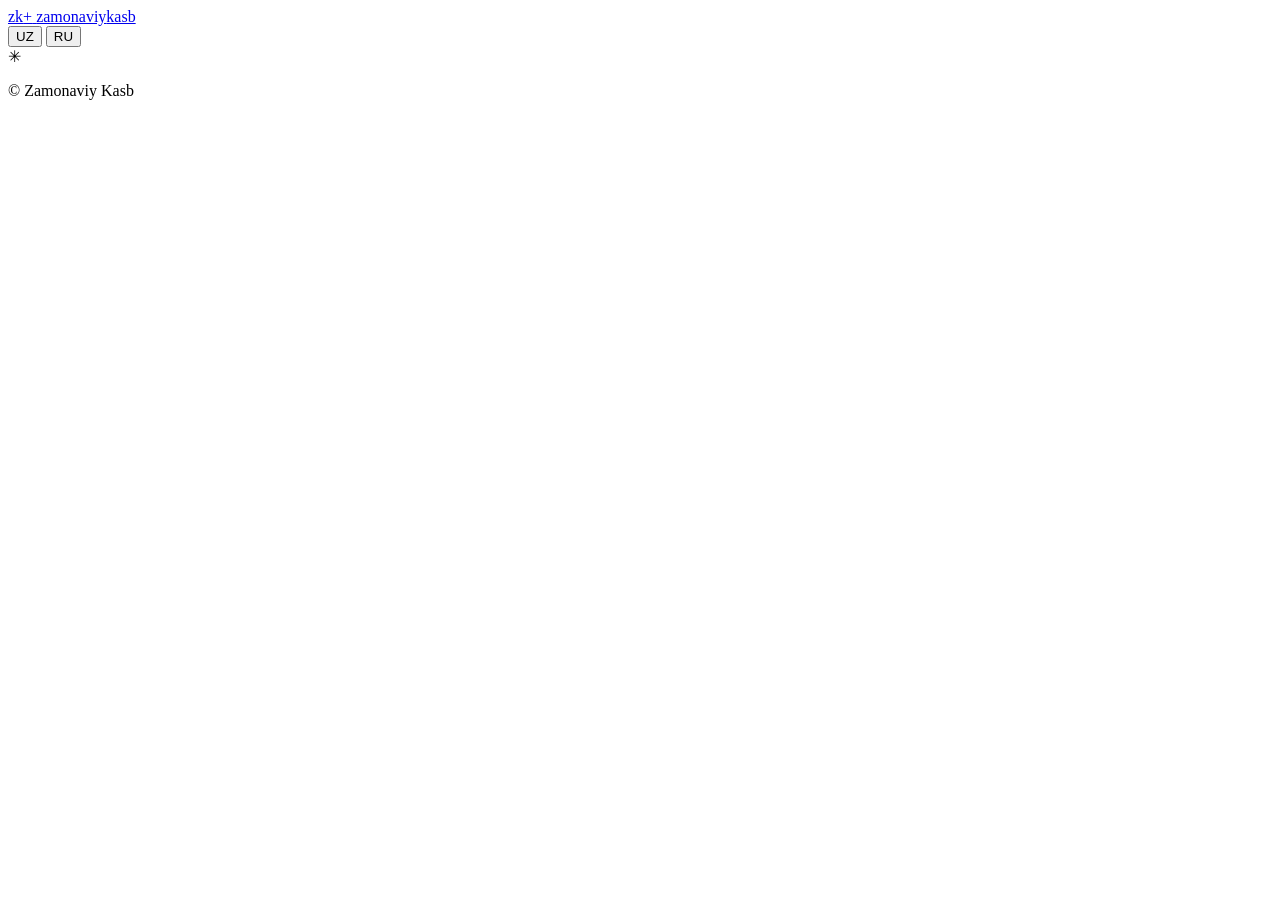
==== vakansiya/index.html @ 89c47e5c "Add bilingual candidate site" ====
<!doctype html>
<html lang="uz">
<head>
  <meta charset="utf-8">
  <meta name="viewport" content="width=device-width, initial-scale=1">
  <meta name="theme-color" content="#f5f5f0">
  <meta name="description" content="Zamonaviy Kasb — B2B vakil lavozimi bilan tanishing, qisqa darslarni ko‘ring va amaliy testdan o‘ting.">
  <title>Zamonaviy Kasb — vakansiya bilan tanishing</title>
  <link rel="preconnect" href="https://fonts.googleapis.com">
  <link rel="preconnect" href="https://fonts.gstatic.com" crossorigin>
  <link href="https://fonts.googleapis.com/css2?family=DM+Sans:wght@400;500;600;700;800&family=Manrope:wght@400;500;600;700;800&display=swap" rel="stylesheet">
  <link rel="stylesheet" href="styles.css">
</head>
<body>
  <header class="topbar">
    <a class="brand" href="#top" aria-label="Zamonaviy Kasb">
      <span class="brand-mark" aria-hidden="true">zk<span>+</span></span>
      <span class="brand-name">zamonaviy<span>kasb</span></span>
    </a>
    <div class="top-actions">
      <span class="role-chip"><span class="live-dot"></span><span data-i18n="roleChip"></span></span>
      <div class="language-switch" role="group" aria-label="Til / Язык">
        <button type="button" data-lang="uz" class="selected" aria-pressed="true">UZ</button>
        <button type="button" data-lang="ru" aria-pressed="false">RU</button>
      </div>
    </div>
  </header>

  <main id="top" class="page-shell">
    <aside class="side-panel">
      <div class="side-label" data-i18n="pathLabel"></div>
      <div class="step-list" id="stepList" aria-label="Progress"></div>
      <div class="side-note">
        <span class="note-icon" aria-hidden="true">✳</span>
        <p data-i18n="sideNote"></p>
      </div>
      <div class="side-foot"><span class="side-foot-line"></span><span data-i18n="sideFoot"></span></div>
    </aside>

    <section class="main-panel">
      <div class="progress-row">
        <span id="progressLabel"></span>
        <span class="progress-track"><span id="progressFill"></span></span>
      </div>
      <div id="view" aria-live="polite"></div>
    </section>
  </main>

  <footer class="site-footer">
    <span>© <span id="year"></span> Zamonaviy Kasb</span>
    <span data-i18n="footerNote"></span>
  </footer>
  <script src="app.js"></script>
</body>
</html>
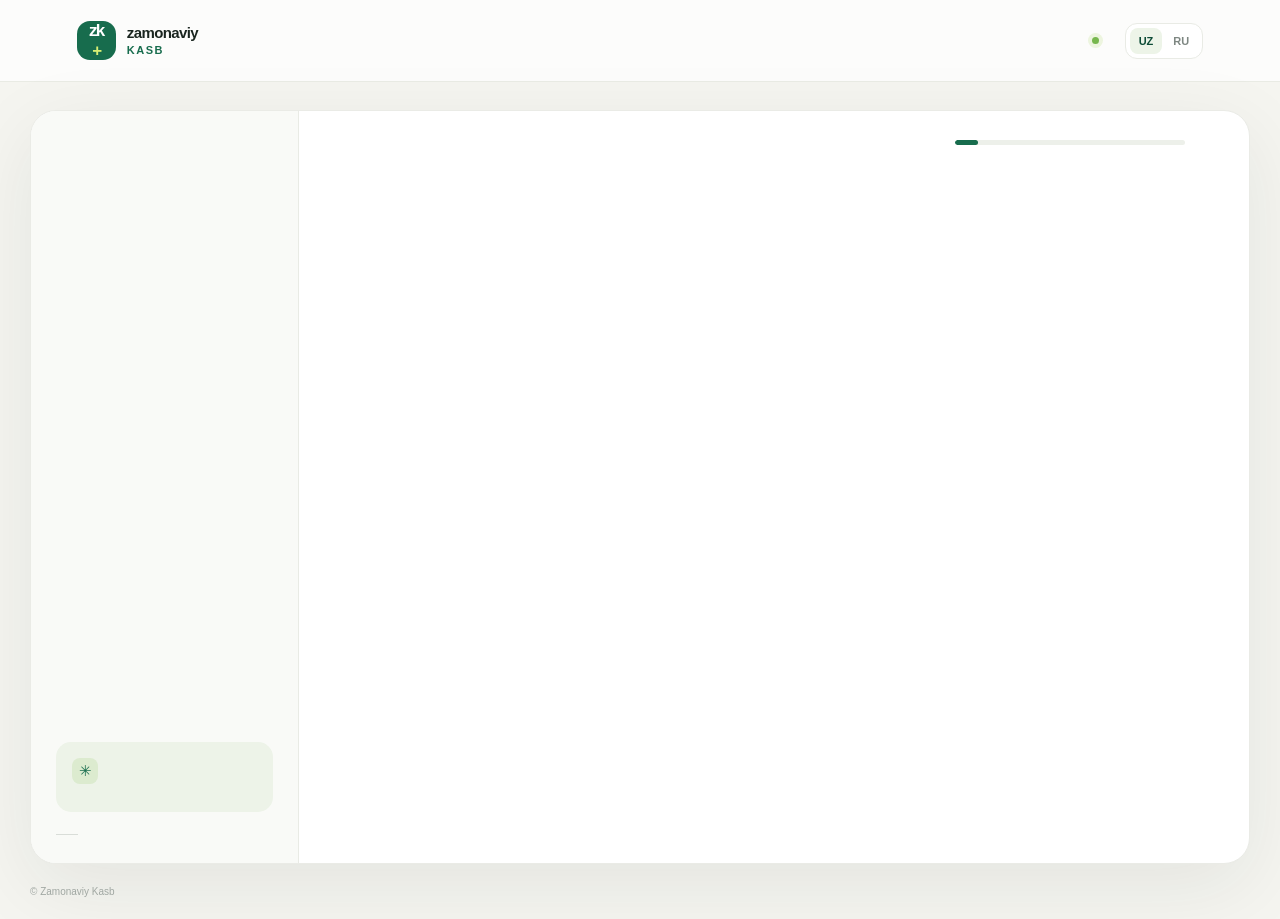
==== commit 0ec2f17f: "Refresh cached candidate site assets" ====
--- a/vakansiya/index.html
+++ b/vakansiya/index.html
@@ -9,7 +9,7 @@
   <link rel="preconnect" href="https://fonts.googleapis.com">
   <link rel="preconnect" href="https://fonts.gstatic.com" crossorigin>
   <link href="https://fonts.googleapis.com/css2?family=DM+Sans:wght@400;500;600;700;800&family=Manrope:wght@400;500;600;700;800&display=swap" rel="stylesheet">
-  <link rel="stylesheet" href="styles.css">
+  <link rel="stylesheet" href="styles.css?v=20261014-4">
 </head>
 <body>
   <header class="topbar">
@@ -50,7 +50,7 @@
     <span>© <span id="year"></span> Zamonaviy Kasb</span>
     <span data-i18n="footerNote"></span>
   </footer>
-  <script src="app.js"></script>
+  <script src="app.js?v=20261014-4"></script>
 </body>
 </html>
 
--- a/vakansiya/styles.css
+++ b/vakansiya/styles.css
@@ -0,0 +1,159 @@
+:root {
+  --ink: #1a251f;
+  --muted: #7c847f;
+  --green: #176c4d;
+  --green-dark: #0d4c36;
+  --lime: #d8ee73;
+  --line: #e9ebe5;
+  --canvas: #f5f5f0;
+  --white: #fff;
+  --amber: #d28b40;
+  --shadow: 0 22px 80px rgba(27, 43, 32, .08);
+  font-family: "DM Sans", "Manrope", sans-serif;
+  color: var(--ink);
+  background: var(--canvas);
+}
+* { box-sizing: border-box; }
+body { margin: 0; min-height: 100vh; background: var(--canvas); }
+button, input, select { font: inherit; }
+button { cursor: pointer; }
+.topbar { height: 82px; padding: 0 clamp(22px, 6vw, 90px); display: flex; align-items: center; justify-content: space-between; border-bottom: 1px solid #e9ebe4; background: rgba(255,255,255,.72); }
+.brand { display: flex; align-items: center; gap: 11px; color: inherit; text-decoration: none; }
+.brand-mark { width: 39px; height: 39px; display: grid; place-items: center; border-radius: 13px; background: var(--green); color: #fff; font-size: 17px; font-weight: 800; letter-spacing: -1.7px; }
+.brand-mark span { color: var(--lime); }
+.brand-name { font-size: 15px; line-height: 1.1; font-weight: 800; letter-spacing: -.6px; }
+.brand-name span { display: block; margin-top: 3px; color: var(--green); font-size: 11px; font-weight: 600; letter-spacing: 1.5px; text-transform: uppercase; }
+.top-actions { display: flex; align-items: center; gap: 18px; }
+.role-chip { color: #617169; font-size: 12px; font-weight: 600; display: inline-flex; align-items: center; gap: 8px; }
+.live-dot { width: 7px; height: 7px; background: #77b74e; border-radius: 50%; box-shadow: 0 0 0 4px #edf5df; }
+.language-switch { display: flex; padding: 4px; gap: 2px; border: 1px solid var(--line); border-radius: 12px; background: white; }
+.language-switch button { border: 0; border-radius: 8px; padding: 7px 9px; color: #7e8782; background: transparent; font-size: 11px; font-weight: 800; }
+.language-switch button.selected { color: var(--green-dark); background: #edf4e8; }
+.page-shell { width: min(1220px, calc(100% - 48px)); min-height: calc(100vh - 146px); margin: 28px auto 0; display: grid; grid-template-columns: 268px minmax(0,1fr); overflow: hidden; border: 1px solid #eaebe6; border-radius: 26px; background: var(--white); box-shadow: var(--shadow); }
+.side-panel { padding: 38px 25px 28px; position: relative; display: flex; flex-direction: column; background: #f9faf7; border-right: 1px solid var(--line); }
+.side-label, .eyebrow { color: #8a948e; font-size: 10px; font-weight: 800; text-transform: uppercase; letter-spacing: 1.8px; }
+.step-list { margin-top: 27px; display: grid; gap: 8px; }
+.step-item { min-height: 47px; display: flex; align-items: center; gap: 12px; color: #9aa19c; font-size: 12px; font-weight: 600; }
+.step-number { width: 27px; height: 27px; flex: 0 0 27px; display: grid; place-items: center; border: 1px solid #e1e5de; border-radius: 9px; color: #949b96; background: white; font-size: 10px; font-weight: 800; }
+.step-item.active { color: var(--ink); }
+.step-item.active .step-number { border-color: var(--green); color: white; background: var(--green); box-shadow: 0 4px 12px #176c4d33; }
+.step-item.done { color: #5d7768; }
+.step-item.done .step-number { border-color: #dcebdd; color: var(--green); background: #eef6ee; }
+.side-note { margin-top: auto; padding: 16px; border-radius: 15px; background: #edf3e8; color: #476253; }
+.note-icon { width: 26px; height: 26px; display: grid; place-items: center; border-radius: 8px; color: var(--green); background: #dcebcf; font-size: 15px; }
+.side-note p { margin: 12px 0 0; font-size: 11px; line-height: 1.65; }
+.side-foot { margin-top: 22px; display: flex; gap: 9px; align-items: center; color: #a0a7a2; font-size: 10px; }
+.side-foot-line { width: 22px; height: 1px; background: #d9ddd8; }
+.main-panel { padding: 29px clamp(26px, 5vw, 64px) 46px; }
+.progress-row { display: flex; gap: 16px; align-items: center; justify-content: space-between; color: #87918b; font-size: 11px; font-weight: 600; }
+.progress-track { width: min(230px, 45%); height: 5px; overflow: hidden; border-radius: 8px; background: #edf0ea; }
+.progress-track span { width: 10%; height: 100%; display: block; border-radius: inherit; background: var(--green); transition: width .35s ease; }
+#view { max-width: 740px; margin: 45px auto 0; animation: reveal .28s ease both; }
+@keyframes reveal { from { opacity: 0; transform: translateY(7px); } to { opacity: 1; transform: none; } }
+.eyebrow { margin: 0 0 13px; color: var(--green); }
+h1,h2,h3,p { overflow-wrap: anywhere; }
+h1 { margin: 0; max-width: 690px; font-size: clamp(33px, 4.3vw, 54px); line-height: 1.07; letter-spacing: -2.1px; }
+.lead { max-width: 590px; margin: 17px 0 0; color: #68736c; font-size: 15px; line-height: 1.75; }
+.intro-grid { margin-top: 31px; display: grid; grid-template-columns: 1fr 1fr; gap: 11px; }
+.intro-card { min-height: 97px; padding: 16px; border: 1px solid var(--line); border-radius: 15px; }
+.intro-card-head { display: flex; align-items: center; gap: 10px; font-size: 12px; font-weight: 800; }
+.mini-icon { width: 29px; height: 29px; display: grid; place-items: center; border-radius: 10px; color: var(--green); background: #edf4e8; font-size: 15px; }
+.intro-card p { margin: 10px 0 0; color: #7c857f; font-size: 11px; line-height: 1.55; }
+.condition-strip { margin-top: 13px; padding: 18px; border-radius: 17px; color: #e9f4ed; background: var(--green-dark); }
+.condition-title { margin: 0; color: #9dc6a9; font-size: 10px; font-weight: 800; letter-spacing: 1.4px; text-transform: uppercase; }
+.condition-grid { margin-top: 13px; display: grid; grid-template-columns: repeat(3,1fr); gap: 10px; }
+.condition-grid div { font-size: 11px; line-height: 1.55; }
+.condition-grid b { display: block; margin-bottom: 3px; color: white; font-size: 13px; }
+.time-estimate { display: flex; align-items: center; gap: 7px; margin-top: 19px; color: #89928d; font-size: 11px; }
+.action-row { margin-top: 25px; display: flex; align-items: center; justify-content: space-between; gap: 12px; }
+.btn { min-height: 47px; padding: 0 20px; display: inline-flex; align-items: center; justify-content: center; gap: 10px; border: 0; border-radius: 13px; color: white; background: var(--green); font-size: 12px; font-weight: 800; transition: transform .15s ease,background .15s ease; }
+.btn:hover { transform: translateY(-1px); background: #105b40; }
+.btn:disabled { opacity: .55; cursor: wait; transform: none; }
+.btn.secondary { color: #4f6257; border: 1px solid var(--line); background: #fff; }
+.btn.secondary:hover { background: #f8faf7; }
+.btn-arrow { font-size: 17px; line-height: 1; }
+.fineprint { color: #929a95; font-size: 10px; line-height: 1.55; }
+.section-heading { margin: 0; font-size: clamp(29px, 4vw, 41px); letter-spacing: -1.6px; line-height: 1.12; }
+.section-sub { margin: 10px 0 0; color: #768078; font-size: 13px; line-height: 1.7; }
+.profile-form { margin-top: 27px; display: grid; gap: 19px; }
+.field-label { display: block; margin: 0 0 8px; color: #59655d; font-size: 11px; font-weight: 800; }
+.field-hint { margin: -3px 0 9px; color: #929a95; font-size: 10px; }
+.text-input, .select-input { width: 100%; height: 46px; padding: 0 13px; outline: 0; border: 1px solid #e3e8e1; border-radius: 11px; color: var(--ink); background: #fff; font-size: 12px; }
+.text-input:focus, .select-input:focus { border-color: #89b19b; box-shadow: 0 0 0 3px #eaf3ec; }
+.choice-grid { display: grid; grid-template-columns: repeat(2,1fr); gap: 9px; }
+.choice-card { position: relative; min-height: 48px; padding: 12px 13px; display: flex; align-items: center; gap: 9px; border: 1px solid #e5e9e3; border-radius: 12px; color: #647067; background: #fff; font-size: 11px; font-weight: 600; cursor: pointer; transition: .15s; }
+.choice-card input { position: absolute; opacity: 0; pointer-events: none; }
+.choice-card:has(input:checked) { border-color: var(--green); color: var(--green-dark); background: #f1f7ef; box-shadow: inset 0 0 0 1px var(--green); }
+.radio-mark { width: 15px; height: 15px; flex: 0 0 15px; border: 1.5px solid #cfd7cf; border-radius: 50%; background: #fff; }
+.choice-card:has(input:checked) .radio-mark { border: 4px solid var(--green); }
+.lesson-card { margin-top: 27px; padding: 25px; border: 1px solid var(--line); border-radius: 19px; background: #fbfcfa; }
+.lesson-number { color: #8ca39a; font-size: 10px; font-weight: 800; letter-spacing: 1.3px; text-transform: uppercase; }
+.lesson-title { margin: 12px 0 10px; font-size: 22px; letter-spacing: -.7px; }
+.lesson-text { margin: 0; color: #68746c; font-size: 13px; line-height: 1.85; }
+.lesson-callout { margin-top: 17px; padding: 14px 15px; border-left: 3px solid #a4bf68; border-radius: 0 10px 10px 0; color: #53644e; background: #f0f5e9; font-size: 11px; line-height: 1.7; }
+.lesson-dots { display: flex; gap: 6px; margin-top: 17px; }
+.lesson-dots span { width: 19px; height: 4px; border-radius: 8px; background: #e7ebe4; }
+.lesson-dots span.active { background: var(--green); }
+.question-count { display: inline-block; margin: 22px 0 11px; color: #78857d; font-size: 11px; font-weight: 700; }
+.question-title { max-width: 640px; margin: 0; font-size: clamp(23px,3vw,31px); line-height: 1.25; letter-spacing: -.8px; }
+.answers { margin-top: 23px; display: grid; gap: 10px; }
+.answer-card { min-height: 59px; padding: 13px 15px; display: flex; align-items: center; gap: 13px; border: 1px solid #e5e9e3; border-radius: 14px; color: #536058; background: white; font-size: 12px; line-height: 1.55; font-weight: 600; cursor: pointer; transition: .15s; }
+.answer-card:hover { border-color: #b5ccb9; background: #fbfdfb; }
+.answer-card:has(input:checked) { border-color: var(--green); color: #173a2b; background: #f2f7f0; box-shadow: inset 0 0 0 1px var(--green); }
+.answer-card input { position: absolute; opacity: 0; pointer-events: none; }
+.answer-letter { width: 28px; height: 28px; flex: 0 0 28px; display: grid; place-items: center; border-radius: 9px; color: #78857c; background: #f1f3ef; font-size: 10px; font-weight: 800; }
+.answer-card:has(input:checked) .answer-letter { color: white; background: var(--green); }
+.error-note { min-height: 18px; margin-top: 10px; color: #ae5c49; font-size: 11px; }
+.results-grid { margin-top: 25px; display: grid; grid-template-columns: 1.15fr 1fr 1fr; gap: 10px; }
+.score-card { padding: 17px; border: 1px solid var(--line); border-radius: 15px; background: #fbfcfa; }
+.score-card.primary-score { border-color: #d5e3d7; background: #f1f7ef; }
+.score-label { color: #7e8982; font-size: 10px; font-weight: 700; }
+.score-value { margin-top: 9px; font-size: 30px; line-height: 1; font-weight: 800; letter-spacing: -1.2px; }
+.score-card.primary-score .score-value { color: var(--green); }
+.score-denom { margin-left: 3px; color: #8d9790; font-size: 12px; font-weight: 600; }
+.result-badge { display: inline-flex; margin-top: 17px; padding: 7px 10px; border-radius: 9px; color: #355c41; background: #e9f2e3; font-size: 10px; font-weight: 800; }
+.result-badge.middle { color: #815b28; background: #faf0dc; }
+.result-badge.low { color: #71634e; background: #f2eee7; }
+.result-note { margin-top: 17px; padding: 16px; border: 1px solid #edf0e9; border-radius: 14px; color: #6e7971; font-size: 11px; line-height: 1.7; }
+.contact-wrap { margin-top: 26px; padding-top: 23px; border-top: 1px solid var(--line); }
+.contact-grid { margin-top: 17px; display: grid; grid-template-columns: 1fr 1fr; gap: 13px; }
+.privacy-check { margin-top: 16px; display: flex; align-items: flex-start; gap: 9px; color: #7d8780; font-size: 10px; line-height: 1.6; }
+.privacy-check input { accent-color: var(--green); margin-top: 2px; }
+.success-panel { margin-top: 26px; padding: 23px; border-radius: 17px; color: #305b40; background: #edf5e9; }
+.success-icon { width: 38px; height: 38px; display: grid; place-items: center; border-radius: 13px; color: white; background: var(--green); font-size: 20px; }
+.success-panel h3 { margin: 14px 0 7px; font-size: 20px; }
+.success-panel p { margin: 0; color: #607467; font-size: 12px; line-height: 1.7; }
+.site-footer { width: min(1220px, calc(100% - 48px)); height: 55px; margin: 0 auto; display: flex; align-items: center; justify-content: space-between; color: #a0a7a2; font-size: 10px; }
+.hidden { display: none !important; }
+@media (max-width: 820px) {
+  .page-shell { grid-template-columns: 1fr; min-height: auto; margin-top: 16px; border-radius: 20px; }
+  .side-panel { padding: 17px 20px 12px; border-right: 0; border-bottom: 1px solid var(--line); }
+  .side-label, .side-note, .side-foot { display: none; }
+  .step-list { margin: 0; grid-template-columns: repeat(4,1fr); gap: 4px; }
+  .step-item { min-height: 40px; gap: 6px; justify-content: center; font-size: 9px; }
+  .step-number { width: 23px; height: 23px; flex-basis: 23px; border-radius: 8px; }
+  .main-panel { padding: 21px 22px 30px; }
+  #view { margin-top: 32px; }
+  .topbar { height: 70px; padding: 0 22px; }
+}
+@media (max-width: 540px) {
+  .page-shell, .site-footer { width: calc(100% - 24px); }
+  .role-chip { display: none; }
+  .topbar { padding: 0 16px; }
+  .step-list { grid-template-columns: repeat(4,1fr); }
+  .step-item { flex-direction: column; gap: 2px; text-align: center; line-height: 1.1; }
+  .main-panel { padding: 18px 17px 26px; }
+  .progress-track { width: 35%; }
+  .intro-grid, .contact-grid { grid-template-columns: 1fr; }
+  .condition-grid { grid-template-columns: 1fr; gap: 9px; }
+  .condition-grid div { display: flex; justify-content: space-between; gap: 12px; }
+  .condition-grid b { margin: 0; text-align: right; }
+  .choice-grid { grid-template-columns: 1fr; }
+  .results-grid { grid-template-columns: 1fr 1fr; }
+  .score-card.primary-score { grid-column: span 2; }
+  .action-row { align-items: stretch; }
+  .action-row .btn { flex: 1; }
+  .fineprint { max-width: 140px; }
+  .site-footer { height: auto; min-height: 49px; gap: 8px; font-size: 9px; }
+}
+
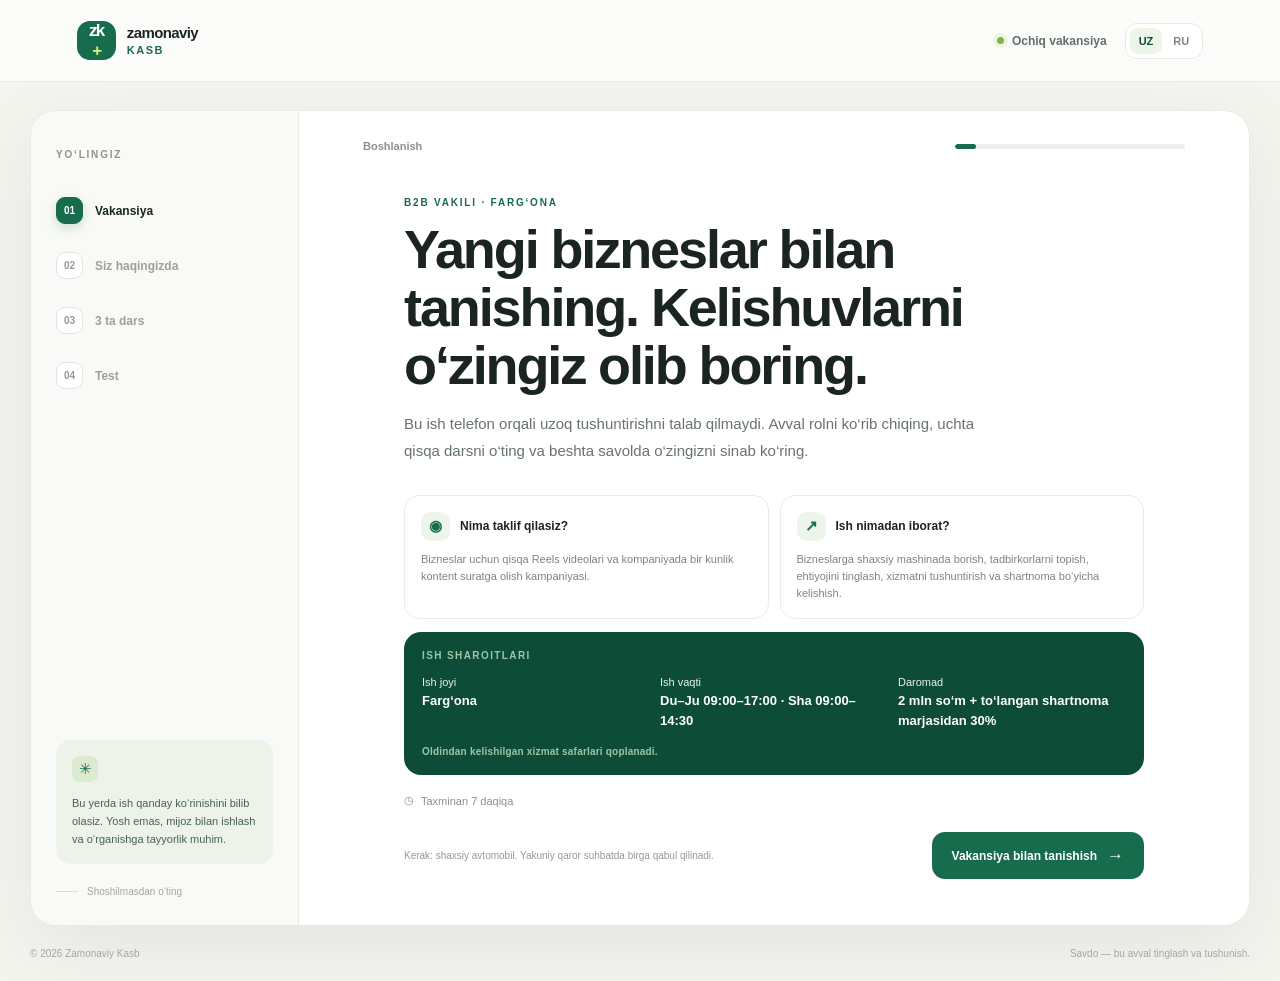
==== commit ed6be9a5: "Refresh vacancy site script cache" ====
--- a/vakansiya/index.html
+++ b/vakansiya/index.html
@@ -9,7 +9,7 @@
   <link rel="preconnect" href="https://fonts.googleapis.com">
   <link rel="preconnect" href="https://fonts.gstatic.com" crossorigin>
   <link href="https://fonts.googleapis.com/css2?family=DM+Sans:wght@400;500;600;700;800&family=Manrope:wght@400;500;600;700;800&display=swap" rel="stylesheet">
-  <link rel="stylesheet" href="styles.css?v=20261014-4">
+  <link rel="stylesheet" href="styles.css?v=20261014-5">
 </head>
 <body>
   <header class="topbar">
@@ -50,7 +50,7 @@
     <span>© <span id="year"></span> Zamonaviy Kasb</span>
     <span data-i18n="footerNote"></span>
   </footer>
-  <script src="app.js?v=20261014-4"></script>
+  <script src="app.js?v=20261014-5"></script>
 </body>
 </html>
 
